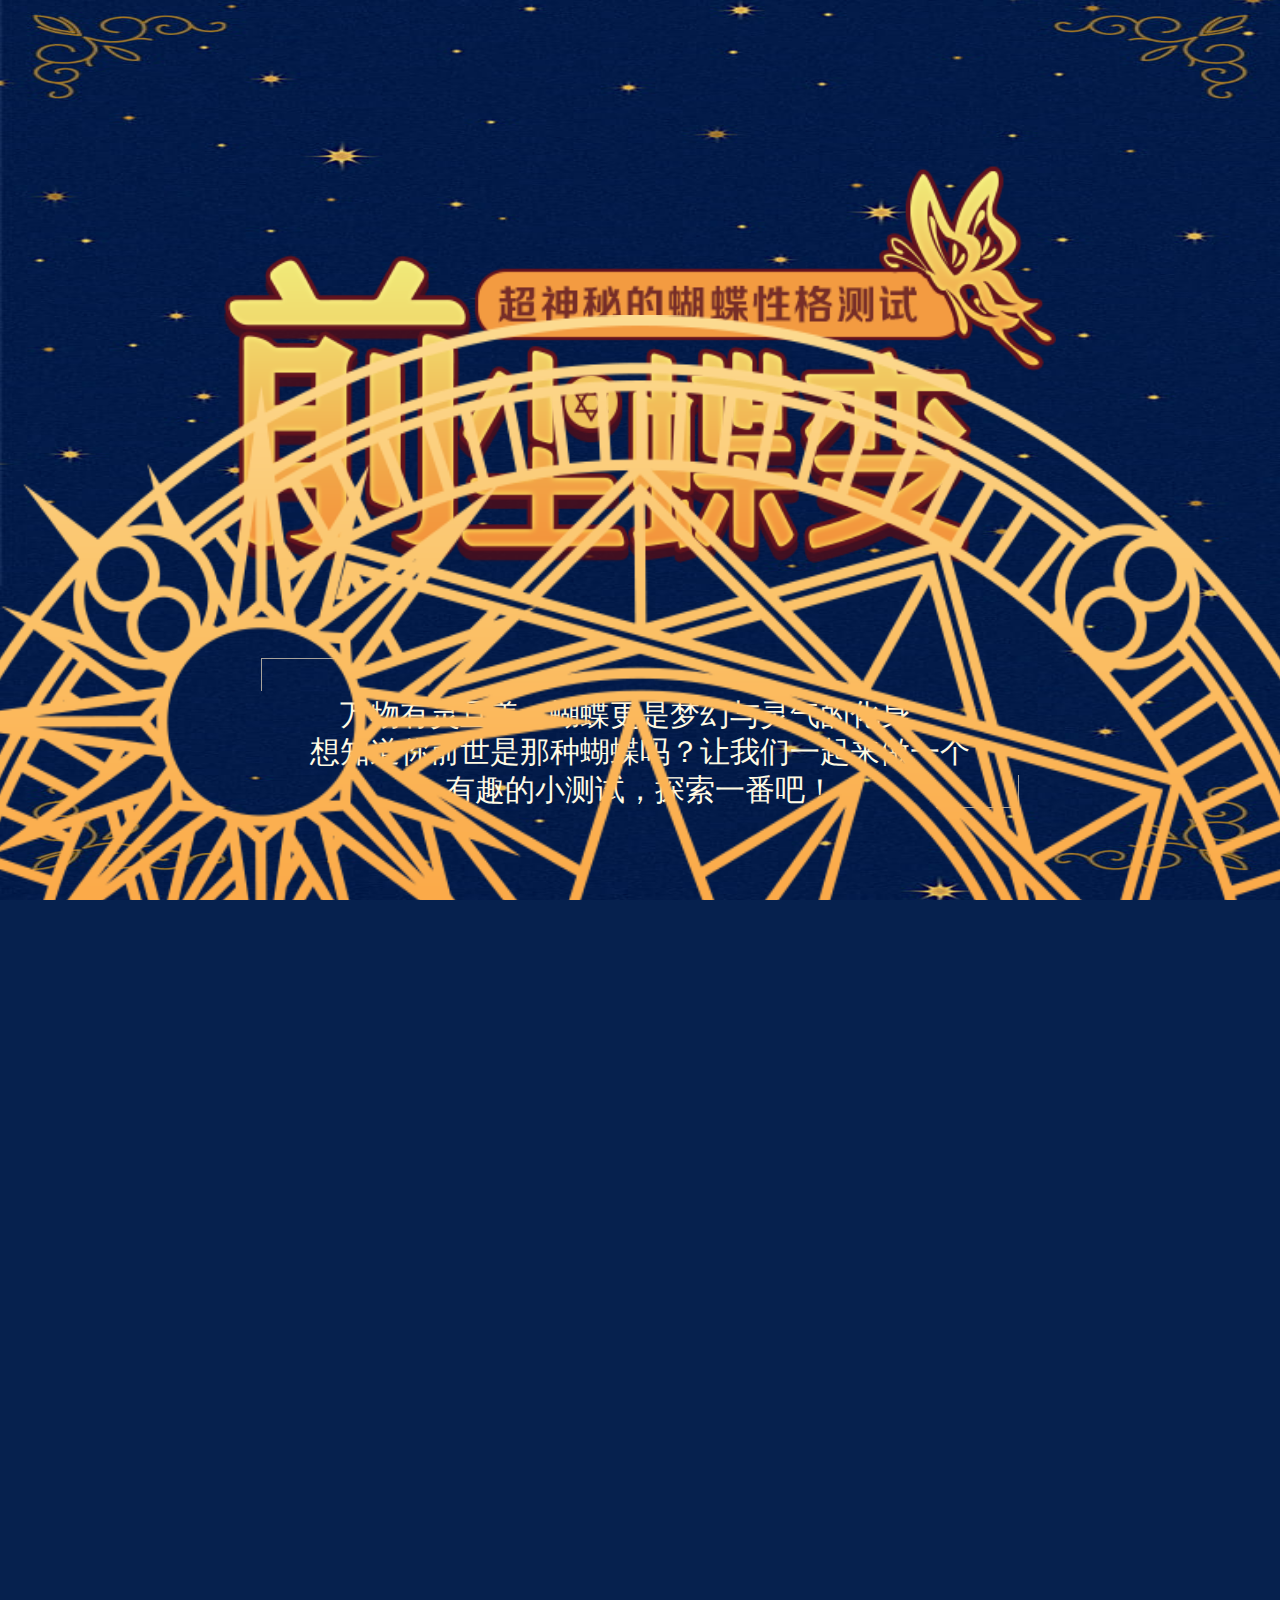
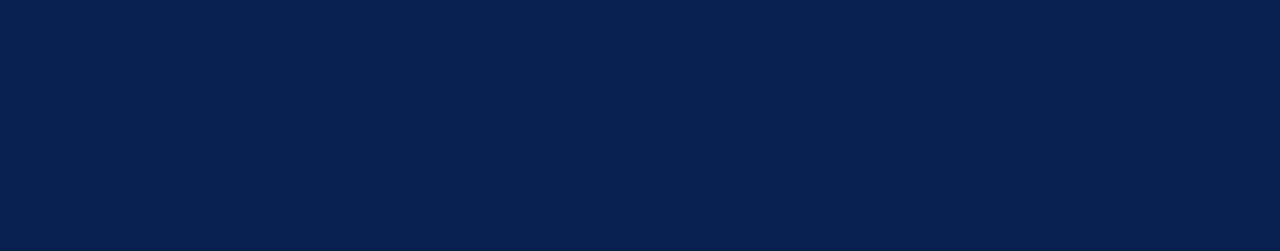
==== index.html @ 35d5044d "init" ====
<!--
# 需要修改的
- 首页文字  万物有...小测试，探索一番吧 这一段
- images.zip 内图片注意文件格式与名称保持一致
- data.js 是 选项和结果数据, sc: ['1', '2']是选项对应分数
- 结果页文字以及图片,匹配多结果多图

# 补充
- 每题只有两个选项
Q选项数目能变吗 A目前只能统一,都是2个,都是3个这样
- 需要给出每题具体的分值以及区间

- 之前的算法是 根据用户名称生成0-1随机数,乘以答案总数获得答案序号
-->

<!DOCTYPE html>
<html lang="en">
<head>
    <meta charset="UTF-8">
    <meta name="viewport" content="width=device-width,initial-scale=1,minimum-scale=1,maximum-scale=1,user-scalable=no">
    <title>性格测试</title>
    <link rel="stylesheet" href="css/base.css">
    <link href="https://cdn.bootcdn.net/ajax/libs/animate.css/4.1.1/animate.min.css" rel="stylesheet">
    <link rel="stylesheet" href="css/main.css">
</head>
<body class="st">
    <div class="bg">
        <div class="qcdb animated">
            <img src="images/qcdb.png" alt="">
        </div>
        <div class="wz">
            <span class="wz1"></span>
            万物有灵且美，蝴蝶更是梦幻与灵气的化身。
            <br> 想知道你前世是那种蝴蝶吗？让我们一起来做一个
            <br> 有趣的小测试，探索一番吧！
            <span class="wz2"></span>
        </div>
        <div class="sBtn">
            <img src="images/sbtn.png" alt="">
        </div>
        <div class="mark">
            <div class="nameInput animated swing">
                <h2>请输入你的姓名</h2>
                <input type="text" maxlength="10">
            </div>
            <div class="djks animated fadeInLeftBig">
                <img src="images/btns.png" alt="">
            </div>
        </div>
        <div class="huan">
            <img src="images/huan.png" alt="">
        </div>
    </div>
    <script src="https://cdn.bootcdn.net/ajax/libs/jquery/3.1.0/jquery.min.js"></script>
    <script src="js/main.js"></script>
    <script>
        app.start();
    </script>
</body>
</html>
---- css/base.css ----
body, h1, h2, h3, h4, h5, h6, hr, p, blockquote, dl, dt, dd, ul, ol, li, pre, form, fieldset, legend, button, input, textarea, th, td { margin:0; padding:0; }  
address, cite, dfn, em, var,i,b { font-style:normal; } 
small{
    font-weight: normal;
}
code, kbd, pre, samp { font-family:couriernew, courier, monospace; } 
ul, ol { list-style:none; } 
a { text-decoration:none; color: #000;} 
a:hover { text-decoration:none; } 
a:active{
	background: none;
	color: initial;
}
sup { vertical-align:text-top; } 
sub{ vertical-align:text-bottom; } 
legend { color:#000; } 
fieldset, img { border:0; } 
button, input, select, textarea { font-size:100%; } 
table { border-collapse:collapse; border-spacing:0; }
input[type=color], input[type=date], input[type=datetime-local], input[type=datetime], input[type=email], input[type=month], input[type=number], input[type=password], input[type=search], input[type=tel], input[type=text], input[type=time], input[type=url], input[type=week], select, textarea{
	line-height: normal;
    width: auto;
    height: auto;
    margin-bottom: 0;
    padding: 0;
    border: none;
    border-radius: 0;
    outline: 0;
    background-color: #fff;
    -webkit-appearance: none;
}
/*自定义*/
.fl {
	float: left;
}
.fr {
	float: right;
}
.clear {
	clear: both;
}
.clearfix:after{ 
    content: "";
    display: block;
    clear: both;
} 
@media only screen and (min-width:320px) {
    html {
        font-size: 50px
    }
}
@media only screen and (min-width:375px) {
    html {
        font-size: 58.59px
    }
}
@media only screen and (min-width:414px) {
    html {
        font-size: 64.69px
    }
}
@media only screen and (min-width:480px) {
    html {
        font-size: 75px
    }
}
@media only screen and (min-width:560px) {
    html {
        font-size: 87.5px
    }
}
@media only screen and (min-width:640px) {
    html {
        font-size: 100px
    }
}
@media only screen and (min-width:720px) {
    html {
        font-size: 112.5px
    }
}
@media only screen and (min-width:750px) {
    html {
        font-size: 117.19px
    }
}
@media only screen and (min-width:800px) {
    html {
        font-size: 125px
    }
}
@media only screen and (min-width:960px) {
    html {
        font-size: 150px
    }
}
---- css/main.css ----
body,
html {
  width: 100%;
  height: 100%;
  overflow: hidden;
  
}
* {
  box-sizing: border-box;
}
.st {
  background-color: #06214e;
}
.st .bg {
  width: 100%;
  height: 100%;
  background-image: url(../images/bg1.jpg);
  background-size: 100% 100%;
  background-repeat: no-repeat;
  position: relative;
}
.st .qcdb {
  width: 65%;
  padding-top: 1.1rem;
  margin: 0 auto;
}
.st .qcdb img {
  width: 100%;
}
.st .wz {
  width: 5.05rem;
  height: 1rem;
  padding-top: 0.25rem;
  line-height: 0.25rem;
  margin: 0.4rem auto;
  margin-bottom: 0.7rem;
  text-align: center;
  font-size: 0.2rem;
  
  color: #fffae3;
  position: relative;
}
.st .wz .wz1 {
  display: block;
  width: 0.55rem;
  height: 0.22rem;
  border-top: 1px solid #a8a39b;
  border-left: 1px solid #a8a39b;
  position: absolute;
  top: 0;
  left: 0;
}
.st .wz .wz2 {
  display: block;
  width: 0.55rem;
  height: 0.22rem;
  border-bottom: 1px solid #a8a39b;
  border-right: 1px solid #a8a39b;
  position: absolute;
  right: 0;
  bottom: 0;
}
.st .sBtn {
  width: 60%;
  margin: 0 auto;
}
.st .sBtn img {
  width: 100%;
}
.st .mark {
  display: none;
  width: 100%;
  height: 100%;
  position: absolute;
  top: 0;
  left: 0;
  background-color: rgba(0, 0, 0, 0.4);
  z-index: 10;
}
.st .nameInput {
  width: 90%;
  height: 3rem;
  font-size: 0.22rem;
  color: #772e28;
  text-align: center;
  
  background-image: url(../images/nameInput.png);
  background-size: contain;
  background-repeat: no-repeat;
  position: absolute;
  top: 50%;
  left: 54%;
  margin-left: -42%;
  margin-top: -1.5rem;
  padding-top: 0.6rem;
}
.st .nameInput h2 {
  width: 100%;
  height: 0.8rem;
  text-align: left;
  padding-left: 25%;
  line-height: .8rem;
}
.st .nameInput input {
  width: 55%;
  text-align: center;
  
  font-size: 0.24rem;
  height: 0.6rem;
  line-height: 0.6rem;
  color: #772e28;
  font-weight: bold;
  margin-left: -0.5rem;
  background-color: transparent;
}
.st .djks {
  width: 2.5rem;
  position: absolute;
  top: 65%;
  left: 50%;
  margin-left: -1.25rem;
  animation-duration: 1s;
  animation-delay: 0.5s;
}
.st .djks img {
  width: 100%;
  height: auto;
}
.st .huan {
  width: 100%;
  height: 3.9rem;
  position: absolute;
  bottom: 0;
  animation: run 10s;
  animation-timing-function: linear;
  animation-iteration-count: infinite;
  transform-origin: 50% 3.9rem;
}
.st .huan img {
  width: 120%;
  position: absolute;
  left: 50%;
  transform: translateX(-50%);
}
.answer .bg {
  width: 100%;
  height: 100%;
  padding-top: 2rem;
  background-image: url(../images/qbg.jpg);
  background-size: 100% 100%;
  background-repeat: no-repeat;
  position: relative;
}
.answer .huan {
  width: 100%;
  height: 5rem;
  animation: run 10s;
  animation-timing-function: linear;
  animation-iteration-count: infinite;
  transform-origin: 50% 50%;
  position: absolute;
  top: 0;
  z-index: 1;
}
.answer .huan img {
  width: 60%;
  position: absolute;
  left: 50%;
  top: 50%;
  transform: translate(-50%, -50%);
}
.answer .answerBox {
  width: 80%;
  height: 7.65rem;
  background-image: url(../images/qabg.png);
  background-size: 100% auto;
  background-repeat: no-repeat;
  margin: auto;
  
  color: #5e3a22;
  position: relative;
  z-index: 2;
}
.answer .answerBox .answerA {
  padding: 1.2rem 0.9rem 0 0.9rem;
  font-weight: bold;
  font-size: 0.3rem;
  line-height: 0.5rem;
}
.answer .answerBox ul {
  font-size: 0.26rem;
  padding: 0.6rem 1rem 0 1rem;
}
.answer .answerBox li {
  height: 0.7rem;
  line-height: 0.74rem;
  position: relative;
  padding-left: 0.5rem;
}
.answer .answerBox li.active div:after {
  content: '';
  display: block;
  width: 0.15rem;
  height: 0.15rem;
  background-color: #d3674f;
}
.answer .answerBox li div {
  width: 0.30rem;
  height: 0.30rem;
  border-radius: 3px;
  border: 2px solid #7d583c;
  position: absolute;
  top: 50%;
  left: 0;
  transform: translateY(-50%) rotateZ(45deg);
}
.answer .answerBox li div:after {
  content: '';
  display: block;
  width: 0;
  height: 0;
  position: absolute;
  left: 50%;
  top: 50%;
  transform: translate(-50%, -50%);
  transition: all 0.5s;
}
.answer .nexBtn {
  width: 2.2rem;
  height: 0.7rem;
  background-image: url(../images/next.png);
  background-size: 100% auto;
  background-repeat: no-repeat;
  position: absolute;
  top: 83%;
  left: 50%;
  z-index: 10;
  margin-left: -1.1rem;
}
.answer .nexBtn.active {
  background-image: url(../images/viewre.jpg);
}
.answer .qer {
  animation-delay: 0.5s;
}
.result .bg {
  width: 100%;
  height: 100%;
  padding-top: 2rem;
  background-image: url(../images/qbg.jpg);
  background-size: 100% 100%;
  background-repeat: no-repeat;
  position: relative;
  padding-top: 1rem;
}
.result .reBox {
  width: 80%;
  height: 70%;
  background-color: rgba(255, 255, 255, 0.4);
  margin: 0 auto;
  border-radius: 0.4rem;
  padding: 0.15rem 0;
  position: relative;
}
.result .reBox h3 {
  height: 0.72rem;
  line-height: 0.3rem;
  padding: 0.21rem 0.1rem;
  font-size: 0.26rem;
  color: #ffffff;
  font-weight: normal;
  
  text-align: center;
}
.result .reBox span {
  display: inline-block;
  color: #ffe57c;
  font-size: 0.3rem;
  animation-delay: 1s;
}
.result .reBox .huname {
  width: 2.3rem;
  height: 0.6rem;
  line-height: 0.55rem;
  margin: 0 auto;
  border: 1px solid #c4a65d;
  position: relative;
  border-radius: 0.05rem;
}
.result .reBox .huname div {
  width: 2.2rem;
  height: 0.46rem;
  font-size: 0.3rem;
  border-radius: 0.05rem;
  color: #fff;
  text-align: center;
  background: #c4a65d;
  position: absolute;
  top: 50%;
  left: 50%;
  transform: translate(-50%, -50%);
}
.result .reBox .imgBox {
  width: 2.5rem;
  height: 2.5rem;
  margin: 0.2rem auto;
  animation-delay: 1s;
}
.result .reBox .imgBox img {
  width: 100%;
}
.result .reBox .content {
  width: 80%;
  margin: 0 auto;
  -webkit-overflow-scrolling: touch;
  height: 35%;
  font-size: 0.26rem;
  overflow: scroll;
  color: #fff;
  animation-delay: 2s;
}
.result .btnBox {
  width: 80%;
  height: 1.2rem;
  margin: 0 auto;
  text-align: center;
}
.result .btnBox div {
  display: inline-block;
  width: 42%;
  background-size: contain;
  background-repeat: no-repeat;
  height: 0.7rem;
}
.result .btnBox .again {
  background-image: url(../images/retest.png);
}
.result .btnBox .save {
  background-image: url(../images/692413359442446941.jpg);
}
.result .btnBox .save a {
  display: block;
  width: 100%;
  height: 100%;
}
.result .db {
  width: 80%;
  margin: 0 auto;
  position: relative;
}
.result .db .code {
  width: 1.2rem;
  height: 1.2rem;
  margin-left: 0.5rem;
  float: left;
}
.result .db .code img {
  width: 100%;
}
.result .db .wz {
  font-size: 0.22rem;
  color: #eee7d9;
  float: left;
  padding-left: 1.9rem;
  padding-right: 0.1rem;
  padding-top: 0.1rem;
  position: absolute;
  top: 0;
  left: 0;
}
.result canvas {
  width: 100%;
  height: 100%;
  position: absolute;
  top: 0;
  left: 0;
}
.result .jt {
  width: 0.45rem;
  height: 0.5rem;
  position: absolute;
  bottom: 0.6rem;
  left: 50%;
  transform: translateX(-50%);
}
.result .jt div {
  width: 0.45rem;
  height: 0.5rem;
  animation-iteration-count: infinite;
  background-repeat: no-repeat;
  background-size: contain;
  background-image: url(../images/arrow.png);
}
.result .mark {
  display: none;
  width: 100%;
  height: 100%;
  background-color: rgba(0, 0, 0, 0.6);
  background-image: url(../images/huan.png);
  background-repeat: no-repeat;
  background-position: center;
  background-size: 40%;
  position: absolute;
  font-size: 0.3rem;
  color: #fff;
  text-align: center;
  top: 0;
  left: 0;
  z-index: 1000;
}
.result .mark .mjtBox {
  width: 100%;
  height: 2.2rem;
}
.result .mark .mjt {
  height: 1.8rem;
  float: right;
  margin-right: 1rem;
  margin-top: 0.3rem;
}
.result .mark .mjt img {
  width: auto;
  height: 100%;
}
.result .mark a {
  color: #59b2ff;
  font-size: 0.34rem;
  line-height: 0.5rem;
}
.result .mark .fenx {
  padding-top: 0.5rem;
  line-height: 0.5rem;
}
.end .bg {
  width: 100%;
  height: 100%;
  background-image: url(../images/bg1.jpg);
  background-size: 100% 100%;
  background-repeat: no-repeat;
  position: relative;
  padding-top: 0.5rem;
}
.end .luoma {
  width: 70%;
  margin: 0 auto;
}
.end .luoma img {
  width: 100%;
}
.end .huodong {
  color: #fff;
  font-size: 0.28rem;
  text-align: center;
  margin-top: 0.1rem;
}
.end .huodong div {
  display: inline-block;
  width: 2rem;
  height: 0.4rem;
  border-radius: 0.3rem;
  line-height: 0.44rem;
  background-color: #2ea591;
}
.end .huodong.data {
  margin-top: 0.3rem;
}
.end .content {
  color: #ffffff;
  text-align: center;
  font-size: 0.24rem;
  line-height: 0.4rem;
  padding-top: 0.25rem;
}
.end .content span {
  color: #ffda43;
}
.end .imgBox {
  text-align: center;
}
.end .imgBox div {
  display: inline-block;
  width: 0.9rem;
  height: 0.9rem;
  background-repeat: no-repeat;
  background-size: contain;
}
.end .imgBox div.img1 {
  background-image: url(../images/LOGO-1@2x.png);
}
.end .imgBox div.img2 {
  background-image: url(../images/LOGO-2@2x.png);
}
.end .db {
  width: 80%;
  margin: 0 auto;
  position: relative;
}
.end .db .code {
  width: 1.2rem;
  height: 1.2rem;
  margin-left: 0.5rem;
  float: left;
}
.end .db .code img {
  width: 100%;
}
.end .db .wz {
  font-size: 0.22rem;
  color: #eee7d9;
  float: left;
  padding-left: 1.9rem;
  padding-right: 0.1rem;
  padding-top: 0.1rem;
  position: absolute;
  top: 0;
  left: 0;
}
@keyframes run {
  from {
    transform: rotateZ(0);
  }
  to {
    transform: rotateZ(360deg);
  }
}
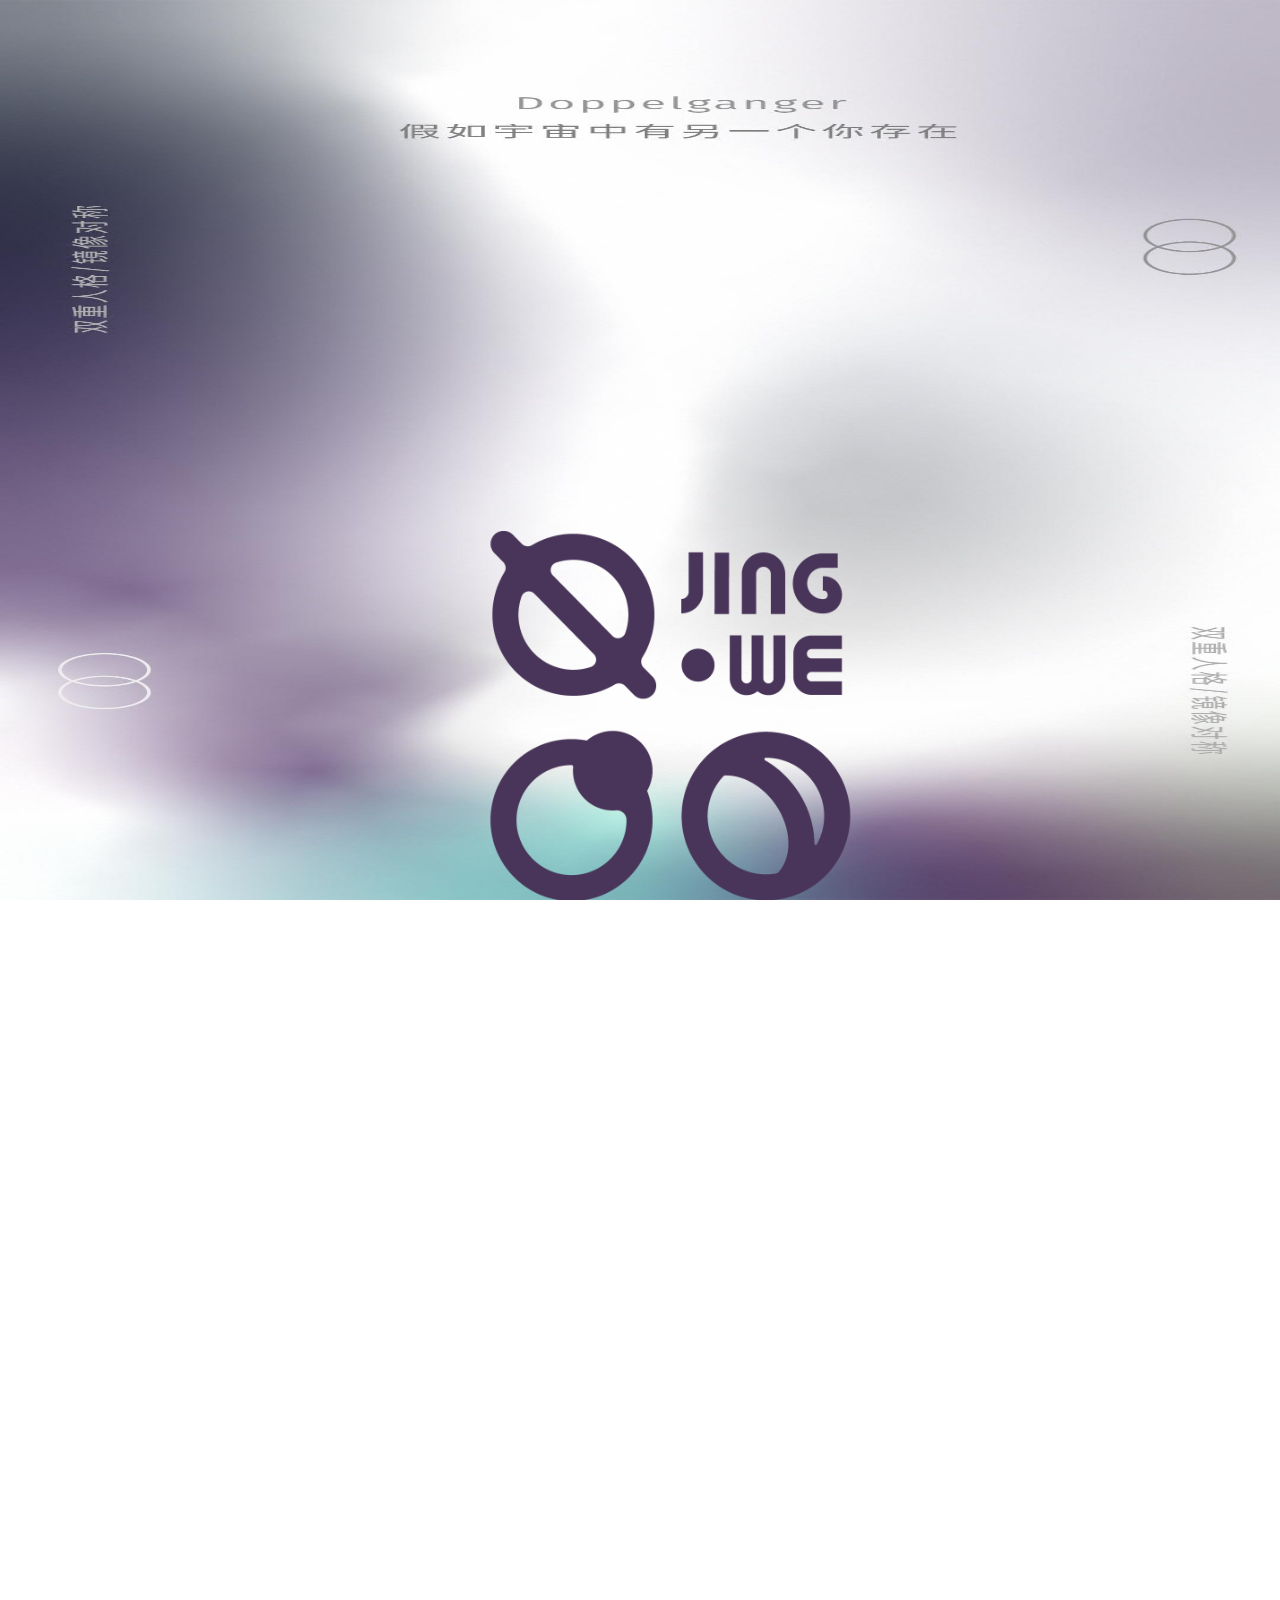
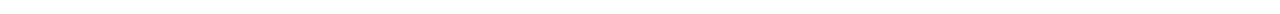
==== commit b2072c6f: "update" ====
--- a/index.html
+++ b/index.html
@@ -15,26 +15,31 @@
 
 <!DOCTYPE html>
 <html lang="en">
+
 <head>
     <meta charset="UTF-8">
     <meta name="viewport" content="width=device-width,initial-scale=1,minimum-scale=1,maximum-scale=1,user-scalable=no">
-    <title>性格测试</title>
+    <title>经纬研究院</title>
     <link rel="stylesheet" href="css/base.css">
     <link href="https://cdn.bootcdn.net/ajax/libs/animate.css/4.1.1/animate.min.css" rel="stylesheet">
     <link rel="stylesheet" href="css/main.css">
 </head>
+
 <body class="st">
     <div class="bg">
-        <div class="qcdb animated">
-            <img src="images/qcdb.png" alt="">
+        <div class="qcdb animated"   style="   width: 35%; margin: 0 auto 0 34.5%;">
+            <img src="images/qcdb.png" alt="" style="padding-top: 35%;">
         </div>
-        <div class="wz">
+        <div class="qcdb animated" style="padding-top: 60px;">
+            <img src="images/stword.png" alt="">
+        </div>
+        <!-- <div class="wz">
             <span class="wz1"></span>
             万物有灵且美，蝴蝶更是梦幻与灵气的化身。
             <br> 想知道你前世是那种蝴蝶吗？让我们一起来做一个
             <br> 有趣的小测试，探索一番吧！
             <span class="wz2"></span>
-        </div>
+        </div> -->
         <div class="sBtn">
             <img src="images/sbtn.png" alt="">
         </div>
@@ -47,9 +52,9 @@
                 <img src="images/btns.png" alt="">
             </div>
         </div>
-        <div class="huan">
+        <!-- <div class="huan">
             <img src="images/huan.png" alt="">
-        </div>
+        </div> -->
     </div>
     <script src="https://cdn.bootcdn.net/ajax/libs/jquery/3.1.0/jquery.min.js"></script>
     <script src="js/main.js"></script>
@@ -57,4 +62,5 @@
         app.start();
     </script>
 </body>
+
 </html>--- a/css/main.css
+++ b/css/main.css
@@ -1,525 +1,608 @@
 body,
 html {
-  width: 100%;
-  height: 100%;
-  overflow: hidden;
-  
-}
+    width: 100%;
+    height: 100%;
+    overflow: hidden;
+
+}
+
 * {
-  box-sizing: border-box;
-}
+    box-sizing: border-box;
+}
+
 .st {
-  background-color: #06214e;
-}
+    /* background-color: #06214e; */
+    background-color: #ffffff;
+}
+
 .st .bg {
-  width: 100%;
-  height: 100%;
-  background-image: url(../images/bg1.jpg);
-  background-size: 100% 100%;
-  background-repeat: no-repeat;
-  position: relative;
-}
+    width: 100%;
+    height: 100%;
+    background-image: url(../images/ui3.jpg);
+    background-size: 100% 100%;
+    background-repeat: no-repeat;
+    position: relative;
+}
+
 .st .qcdb {
-  width: 65%;
-  padding-top: 1.1rem;
-  margin: 0 auto;
-}
+    width: 65%;
+    padding-top: 2.2rem;
+    margin: 0 auto;
+}
+
 .st .qcdb img {
-  width: 100%;
-}
+    width: 100%;
+}
+
 .st .wz {
-  width: 5.05rem;
-  height: 1rem;
-  padding-top: 0.25rem;
-  line-height: 0.25rem;
-  margin: 0.4rem auto;
-  margin-bottom: 0.7rem;
-  text-align: center;
-  font-size: 0.2rem;
-  
-  color: #fffae3;
-  position: relative;
-}
+    width: 5.05rem;
+    height: 1rem;
+    padding-top: 0.25rem;
+    line-height: 0.25rem;
+    margin: 0.4rem auto;
+    margin-bottom: 0.7rem;
+    text-align: center;
+    font-size: 0.2rem;
+
+    color: #fffae3;
+    position: relative;
+}
+
 .st .wz .wz1 {
-  display: block;
-  width: 0.55rem;
-  height: 0.22rem;
-  border-top: 1px solid #a8a39b;
-  border-left: 1px solid #a8a39b;
-  position: absolute;
-  top: 0;
-  left: 0;
-}
+    display: block;
+    width: 0.55rem;
+    height: 0.22rem;
+    border-top: 1px solid #a8a39b;
+    border-left: 1px solid #a8a39b;
+    position: absolute;
+    top: 0;
+    left: 0;
+}
+
 .st .wz .wz2 {
-  display: block;
-  width: 0.55rem;
-  height: 0.22rem;
-  border-bottom: 1px solid #a8a39b;
-  border-right: 1px solid #a8a39b;
-  position: absolute;
-  right: 0;
-  bottom: 0;
-}
+    display: block;
+    width: 0.55rem;
+    height: 0.22rem;
+    border-bottom: 1px solid #a8a39b;
+    border-right: 1px solid #a8a39b;
+    position: absolute;
+    right: 0;
+    bottom: 0;
+}
+
 .st .sBtn {
-  width: 60%;
-  margin: 0 auto;
-}
+    /* width: 60%; */
+    margin: 0 auto;
+    padding-left: 35%;
+}
+
 .st .sBtn img {
-  width: 100%;
-}
+    width: 50%;
+}
+
 .st .mark {
-  display: none;
-  width: 100%;
-  height: 100%;
-  position: absolute;
-  top: 0;
-  left: 0;
-  background-color: rgba(0, 0, 0, 0.4);
-  z-index: 10;
-}
+    display: none;
+    width: 100%;
+    height: 100%;
+    position: absolute;
+    top: 0;
+    left: 0;
+    background-color: rgba(0, 0, 0, 0.4);
+    z-index: 10;
+}
+
 .st .nameInput {
-  width: 90%;
-  height: 3rem;
-  font-size: 0.22rem;
-  color: #772e28;
-  text-align: center;
-  
-  background-image: url(../images/nameInput.png);
-  background-size: contain;
-  background-repeat: no-repeat;
-  position: absolute;
-  top: 50%;
-  left: 54%;
-  margin-left: -42%;
-  margin-top: -1.5rem;
-  padding-top: 0.6rem;
-}
+    width: 70%;
+    height: 3rem;
+    font-size: 0.22rem;
+    color: #ffffff;
+    text-align: center;
+    background-image: url(../images/nameInput.png);
+    background-size: contain;
+    background-repeat: no-repeat;
+    position: absolute;
+    top: 45%;
+    left: 58%;
+    margin-left: -42%;
+    margin-top: -1.5rem;
+    padding-top: 0.8rem;
+}
+
 .st .nameInput h2 {
-  width: 100%;
-  height: 0.8rem;
-  text-align: left;
-  padding-left: 25%;
-  line-height: .8rem;
-}
+    width: 100%;
+    height: 0.8rem;
+    text-align: left;
+    /* padding-left: 20%; */
+    padding-left: 25%;
+    /* line-height: .8rem; */
+    /* font-size: 2em; */
+    font-size: 1.5em;
+}
+
 .st .nameInput input {
-  width: 55%;
-  text-align: center;
-  
-  font-size: 0.24rem;
-  height: 0.6rem;
-  line-height: 0.6rem;
-  color: #772e28;
-  font-weight: bold;
-  margin-left: -0.5rem;
-  background-color: transparent;
-}
+    width: 55%;
+    text-align: center;
+    padding-left: 12%;
+    /* font-size: 0.4rem; */
+    font-size: 0.3rem;
+    /* height: 0.6rem; */
+    /* line-height: 0.6rem; */
+    color: #ffffff;
+    font-weight: bold;
+    margin-left: -0.5rem;
+    background-color: transparent;
+}
+
 .st .djks {
-  width: 2.5rem;
-  position: absolute;
-  top: 65%;
-  left: 50%;
-  margin-left: -1.25rem;
-  animation-duration: 1s;
-  animation-delay: 0.5s;
-}
+    width: 2.5rem;
+    position: absolute;
+    top: 65%;
+    left: 50%;
+    margin-left: -1.25rem;
+    animation-duration: 1s;
+    animation-delay: 0.5s;
+}
+
 .st .djks img {
-  width: 100%;
-  height: auto;
-}
+    width: 110%;
+    height: auto;
+}
+
 .st .huan {
-  width: 100%;
-  height: 3.9rem;
-  position: absolute;
-  bottom: 0;
-  animation: run 10s;
-  animation-timing-function: linear;
-  animation-iteration-count: infinite;
-  transform-origin: 50% 3.9rem;
-}
+    width: 100%;
+    height: 3.9rem;
+    position: absolute;
+    bottom: 0;
+    animation: run 10s;
+    animation-timing-function: linear;
+    animation-iteration-count: infinite;
+    transform-origin: 50% 3.9rem;
+}
+
 .st .huan img {
-  width: 120%;
-  position: absolute;
-  left: 50%;
-  transform: translateX(-50%);
-}
+    width: 120%;
+    position: absolute;
+    left: 50%;
+    transform: translateX(-50%);
+}
+
 .answer .bg {
-  width: 100%;
-  height: 100%;
-  padding-top: 2rem;
-  background-image: url(../images/qbg.jpg);
-  background-size: 100% 100%;
-  background-repeat: no-repeat;
-  position: relative;
-}
+    width: 100%;
+    height: 100%;
+    padding-top: 2rem;
+    background-image: url(../images/qbg.jpg);
+    background-size: 100% 100%;
+    background-repeat: no-repeat;
+    position: relative;
+}
+
 .answer .huan {
-  width: 100%;
-  height: 5rem;
-  animation: run 10s;
-  animation-timing-function: linear;
-  animation-iteration-count: infinite;
-  transform-origin: 50% 50%;
-  position: absolute;
-  top: 0;
-  z-index: 1;
-}
+    width: 100%;
+    height: 5rem;
+    animation: run 10s;
+    animation-timing-function: linear;
+    animation-iteration-count: infinite;
+    transform-origin: 50% 50%;
+    position: absolute;
+    top: 0;
+    z-index: 1;
+}
+
 .answer .huan img {
-  width: 60%;
-  position: absolute;
-  left: 50%;
-  top: 50%;
-  transform: translate(-50%, -50%);
-}
+    width: 60%;
+    position: absolute;
+    left: 50%;
+    top: 50%;
+    transform: translate(-50%, -50%);
+}
+
 .answer .answerBox {
-  width: 80%;
-  height: 7.65rem;
-  background-image: url(../images/qabg.png);
-  background-size: 100% auto;
-  background-repeat: no-repeat;
-  margin: auto;
-  
-  color: #5e3a22;
-  position: relative;
-  z-index: 2;
-}
+    width: 80%;
+    height: 7.65rem;
+    /* background-image: url(../images/qabg.png); */
+    background-size: 100% auto;
+    background-repeat: no-repeat;
+    margin: auto;
+    top: 12%;
+    color: #000000;
+    position: relative;
+    z-index: 2;
+}
+
 .answer .answerBox .answerA {
-  padding: 1.2rem 0.9rem 0 0.9rem;
-  font-weight: bold;
-  font-size: 0.3rem;
-  line-height: 0.5rem;
-}
+    padding: 1.2rem 0.9rem 0 0.9rem;
+    font-weight: bold;
+    font-size: 0.3rem;
+    line-height: 0.5rem;
+}
+
 .answer .answerBox ul {
-  font-size: 0.26rem;
-  padding: 0.6rem 1rem 0 1rem;
-}
+    font-size: 0.26rem;
+    padding: 0.6rem 1rem 0 1rem;
+}
+
 .answer .answerBox li {
-  height: 0.7rem;
-  line-height: 0.74rem;
-  position: relative;
-  padding-left: 0.5rem;
-}
+    height: 0.7rem;
+    line-height: 0.74rem;
+    position: relative;
+    padding-left: 0.5rem;
+}
+
 .answer .answerBox li.active div:after {
-  content: '';
-  display: block;
-  width: 0.15rem;
-  height: 0.15rem;
-  background-color: #d3674f;
-}
+    content: '';
+    display: block;
+    width: 0.15rem;
+    height: 0.15rem;
+    background-color: #d3674f;
+}
+
 .answer .answerBox li div {
-  width: 0.30rem;
-  height: 0.30rem;
-  border-radius: 3px;
-  border: 2px solid #7d583c;
-  position: absolute;
-  top: 50%;
-  left: 0;
-  transform: translateY(-50%) rotateZ(45deg);
-}
+    width: 0.30rem;
+    height: 0.30rem;
+    border-radius: 3px;
+    border: 2px solid #000000;
+    position: absolute;
+    top: 50%;
+    left: 0;
+    transform: translateY(-50%) rotateZ(45deg);
+}
+
 .answer .answerBox li div:after {
-  content: '';
-  display: block;
-  width: 0;
-  height: 0;
-  position: absolute;
-  left: 50%;
-  top: 50%;
-  transform: translate(-50%, -50%);
-  transition: all 0.5s;
-}
+    content: '';
+    display: block;
+    width: 0;
+    height: 0;
+    position: absolute;
+    left: 50%;
+    top: 50%;
+    transform: translate(-50%, -50%);
+    transition: all 0.5s;
+}
+
 .answer .nexBtn {
-  width: 2.2rem;
-  height: 0.7rem;
-  background-image: url(../images/next.png);
-  background-size: 100% auto;
-  background-repeat: no-repeat;
-  position: absolute;
-  top: 83%;
-  left: 50%;
-  z-index: 10;
-  margin-left: -1.1rem;
-}
+    width: 2.2rem;
+    height: 0.7rem;
+    background-image: url(../images/next.png);
+    background-size: 100% auto;
+    background-repeat: no-repeat;
+    position: absolute;
+    top: 82%;
+    left: 50%;
+    z-index: 10;
+    margin-left: -1.1rem;
+}
+
 .answer .nexBtn.active {
-  background-image: url(../images/viewre.jpg);
-}
+    background-image: url(../images/viewre.png);
+}
+
 .answer .qer {
-  animation-delay: 0.5s;
-}
+    animation-delay: 0.5s;
+}
+
 .result .bg {
-  width: 100%;
-  height: 100%;
-  padding-top: 2rem;
-  background-image: url(../images/qbg.jpg);
-  background-size: 100% 100%;
-  background-repeat: no-repeat;
-  position: relative;
-  padding-top: 1rem;
-}
+    width: 100%;
+    height: 100%;
+    padding-top: 2rem;
+    background-image: url(../images/resultbg.jpg);
+    background-size: 100% 100%;
+    background-repeat: no-repeat;
+    position: relative;
+    /* padding-top: 1rem; */
+}
+
 .result .reBox {
-  width: 80%;
-  height: 70%;
-  background-color: rgba(255, 255, 255, 0.4);
-  margin: 0 auto;
-  border-radius: 0.4rem;
-  padding: 0.15rem 0;
-  position: relative;
-}
+    width: 80%;
+    height: 73%;
+    background-color: rgba(255, 255, 255, 0);
+    margin: 0 auto;
+    border-radius: 0.4rem;
+    padding: 0.15rem 0;
+    position: relative;
+}
+
 .result .reBox h3 {
-  height: 0.72rem;
-  line-height: 0.3rem;
-  padding: 0.21rem 0.1rem;
-  font-size: 0.26rem;
-  color: #ffffff;
-  font-weight: normal;
-  
-  text-align: center;
-}
+    height: 0.72rem;
+    line-height: 0.3rem;
+    /* padding: 0.21rem 0.1rem; */
+    font-size: 0.26rem;
+    color: #000000;
+    font-weight: normal;
+
+    text-align: center;
+}
+
 .result .reBox span {
-  display: inline-block;
-  color: #ffe57c;
-  font-size: 0.3rem;
-  animation-delay: 1s;
-}
+    display: inline-block;
+    color: #000000;
+    font-size: 0.3rem;
+    animation-delay: 1s;
+}
+
 .result .reBox .huname {
-  width: 2.3rem;
-  height: 0.6rem;
-  line-height: 0.55rem;
-  margin: 0 auto;
-  border: 1px solid #c4a65d;
-  position: relative;
-  border-radius: 0.05rem;
-}
+    width: 2.3rem;
+    height: 0.6rem;
+    line-height: 0.55rem;
+    margin: 0 auto;
+    border: 1px solid #fff;
+    position: relative;
+    border-radius: 0.05rem;
+}
+
 .result .reBox .huname div {
-  width: 2.2rem;
-  height: 0.46rem;
-  font-size: 0.3rem;
-  border-radius: 0.05rem;
-  color: #fff;
-  text-align: center;
-  background: #c4a65d;
-  position: absolute;
-  top: 50%;
-  left: 50%;
-  transform: translate(-50%, -50%);
-}
+    width: 2.2rem;
+    height: 0.45rem;
+    font-size: 0.26rem;
+    border-radius: 0.05rem;
+    color: #4b0a7e;
+    text-align: center;
+    background: #fff;
+    position: absolute;
+    top: 50%;
+    left: 50%;
+    transform: translate(-50%, -50%);
+}
+
 .result .reBox .imgBox {
-  width: 2.5rem;
-  height: 2.5rem;
-  margin: 0.2rem auto;
-  animation-delay: 1s;
-}
+    width: 2.5rem;
+    height: 2.5rem;
+    margin: 0rem auto;
+    animation-delay: 1s;
+}
+
 .result .reBox .imgBox img {
-  width: 100%;
-}
+    width: 150%;
+}
+
 .result .reBox .content {
-  width: 80%;
-  margin: 0 auto;
-  -webkit-overflow-scrolling: touch;
-  height: 35%;
-  font-size: 0.26rem;
-  overflow: scroll;
-  color: #fff;
-  animation-delay: 2s;
-}
+    width: 80%;
+    margin: 0 auto;
+    -webkit-overflow-scrolling: touch;
+    height: 45%;
+    font-size: 0.26rem;
+    overflow: scroll;
+    color: #000000;
+    animation-delay: 2s;
+}
+
 .result .btnBox {
-  width: 80%;
-  height: 1.2rem;
-  margin: 0 auto;
-  text-align: center;
-}
+    /* width: 80%; */
+    height: 2.2rem;
+    margin: 0 auto;
+    text-align: right;
+}
+
 .result .btnBox div {
-  display: inline-block;
-  width: 42%;
-  background-size: contain;
-  background-repeat: no-repeat;
-  height: 0.7rem;
-}
+    display: inline-block;
+    width: 45%;
+    background-size: contain;
+    background-repeat: no-repeat;
+    height: 1rem;
+}
+
 .result .btnBox .again {
-  background-image: url(../images/retest.png);
-}
+    background-image: url(../images/QRcode.jpg);
+}
+
 .result .btnBox .save {
-  background-image: url(../images/692413359442446941.jpg);
-}
+    background-image: url(../images/sicon.png);
+}
+
 .result .btnBox .save a {
-  display: block;
-  width: 100%;
-  height: 100%;
-}
+    display: block;
+    width: 100%;
+    height: 100%;
+}
+
 .result .db {
-  width: 80%;
-  margin: 0 auto;
-  position: relative;
-}
+    /* width: 80%; */
+    margin: 0 auto;
+    position: relative;
+}
+
 .result .db .code {
-  width: 1.2rem;
-  height: 1.2rem;
-  margin-left: 0.5rem;
-  float: left;
-}
+    width: 1.2rem;
+    height: 1.2rem;
+    margin-left: 0.5rem;
+    float: left;
+}
+
 .result .db .code img {
-  width: 100%;
-}
+    width: 150%;
+    height: 150%;
+    margin: 0 auto 0 34.5%;
+}
+
 .result .db .wz {
-  font-size: 0.22rem;
-  color: #eee7d9;
-  float: left;
-  padding-left: 1.9rem;
-  padding-right: 0.1rem;
-  padding-top: 0.1rem;
-  position: absolute;
-  top: 0;
-  left: 0;
-}
+    font-size: 0.22rem;
+    color: #eee7d9;
+    float: left;
+    padding-left: 1.9rem;
+    padding-right: 0.1rem;
+    padding-top: 0.1rem;
+    position: absolute;
+    top: 0;
+    left: 0;
+}
+
 .result canvas {
-  width: 100%;
-  height: 100%;
-  position: absolute;
-  top: 0;
-  left: 0;
-}
+    width: 100%;
+    height: 100%;
+    position: absolute;
+    top: 0;
+    left: 0;
+}
+
 .result .jt {
-  width: 0.45rem;
-  height: 0.5rem;
-  position: absolute;
-  bottom: 0.6rem;
-  left: 50%;
-  transform: translateX(-50%);
-}
+    width: 0.45rem;
+    height: 0.5rem;
+    position: absolute;
+    bottom: 0.6rem;
+    left: 50%;
+    transform: translateX(-50%);
+}
+
 .result .jt div {
-  width: 0.45rem;
-  height: 0.5rem;
-  animation-iteration-count: infinite;
-  background-repeat: no-repeat;
-  background-size: contain;
-  background-image: url(../images/arrow.png);
-}
+    width: 0.45rem;
+    height: 0.5rem;
+    animation-iteration-count: infinite;
+    background-repeat: no-repeat;
+    background-size: contain;
+    background-image: url(../images/arrow.png);
+}
+
 .result .mark {
-  display: none;
-  width: 100%;
-  height: 100%;
-  background-color: rgba(0, 0, 0, 0.6);
-  background-image: url(../images/huan.png);
-  background-repeat: no-repeat;
-  background-position: center;
-  background-size: 40%;
-  position: absolute;
-  font-size: 0.3rem;
-  color: #fff;
-  text-align: center;
-  top: 0;
-  left: 0;
-  z-index: 1000;
-}
+    display: none;
+    width: 100%;
+    height: 100%;
+    background-color: rgba(0, 0, 0, 0.6);
+    /* background-image: url(../images/huan.png); */
+    background-repeat: no-repeat;
+    background-position: center;
+    background-size: 40%;
+    position: absolute;
+    font-size: 0.3rem;
+    color: #fff;
+    text-align: center;
+    top: 0;
+    left: 0;
+    z-index: 1000;
+}
+
 .result .mark .mjtBox {
-  width: 100%;
-  height: 2.2rem;
-}
+    width: 100%;
+    height: 2.2rem;
+}
+
 .result .mark .mjt {
-  height: 1.8rem;
-  float: right;
-  margin-right: 1rem;
-  margin-top: 0.3rem;
-}
+    height: 1.8rem;
+    float: right;
+    margin-right: 1rem;
+    margin-top: 0.3rem;
+}
+
 .result .mark .mjt img {
-  width: auto;
-  height: 100%;
-}
+    width: auto;
+    height: 100%;
+}
+
 .result .mark a {
-  color: #59b2ff;
-  font-size: 0.34rem;
-  line-height: 0.5rem;
-}
+    color: #59b2ff;
+    font-size: 0.34rem;
+    line-height: 0.5rem;
+}
+
 .result .mark .fenx {
-  padding-top: 0.5rem;
-  line-height: 0.5rem;
-}
+    padding-top: 0.5rem;
+    line-height: 0.5rem;
+}
+
 .end .bg {
-  width: 100%;
-  height: 100%;
-  background-image: url(../images/bg1.jpg);
-  background-size: 100% 100%;
-  background-repeat: no-repeat;
-  position: relative;
-  padding-top: 0.5rem;
-}
+    width: 100%;
+    height: 100%;
+    background-image: url(../images/bg1.jpg);
+    background-size: 100% 100%;
+    background-repeat: no-repeat;
+    position: relative;
+    padding-top: 0.5rem;
+}
+
 .end .luoma {
-  width: 70%;
-  margin: 0 auto;
-}
+    width: 70%;
+    margin: 0 auto;
+}
+
 .end .luoma img {
-  width: 100%;
-}
+    width: 100%;
+}
+
 .end .huodong {
-  color: #fff;
-  font-size: 0.28rem;
-  text-align: center;
-  margin-top: 0.1rem;
-}
+    color: #fff;
+    font-size: 0.28rem;
+    text-align: center;
+    margin-top: 0.1rem;
+}
+
 .end .huodong div {
-  display: inline-block;
-  width: 2rem;
-  height: 0.4rem;
-  border-radius: 0.3rem;
-  line-height: 0.44rem;
-  background-color: #2ea591;
-}
+    display: inline-block;
+    width: 2rem;
+    height: 0.4rem;
+    border-radius: 0.3rem;
+    line-height: 0.44rem;
+    background-color: #2ea591;
+}
+
 .end .huodong.data {
-  margin-top: 0.3rem;
-}
+    margin-top: 0.3rem;
+}
+
 .end .content {
-  color: #ffffff;
-  text-align: center;
-  font-size: 0.24rem;
-  line-height: 0.4rem;
-  padding-top: 0.25rem;
-}
+    color: #ffffff;
+    text-align: center;
+    font-size: 0.24rem;
+    line-height: 0.4rem;
+    padding-top: 0.25rem;
+}
+
 .end .content span {
-  color: #ffda43;
-}
+    color: #ffda43;
+}
+
 .end .imgBox {
-  text-align: center;
-}
+    text-align: center;
+}
+
 .end .imgBox div {
-  display: inline-block;
-  width: 0.9rem;
-  height: 0.9rem;
-  background-repeat: no-repeat;
-  background-size: contain;
-}
+    display: inline-block;
+    width: 0.9rem;
+    height: 0.9rem;
+    background-repeat: no-repeat;
+    background-size: contain;
+}
+
 .end .imgBox div.img1 {
-  background-image: url(../images/LOGO-1@2x.png);
-}
+    background-image: url(../images/LOGO-1@2x.png);
+}
+
 .end .imgBox div.img2 {
-  background-image: url(../images/LOGO-2@2x.png);
-}
+    background-image: url(../images/LOGO-2@2x.png);
+}
+
 .end .db {
-  width: 80%;
-  margin: 0 auto;
-  position: relative;
-}
+    width: 80%;
+    margin: 0 auto;
+    position: relative;
+}
+
 .end .db .code {
-  width: 1.2rem;
-  height: 1.2rem;
-  margin-left: 0.5rem;
-  float: left;
-}
+    width: 1.2rem;
+    height: 1.2rem;
+    margin-left: 0.5rem;
+    float: left;
+}
+
 .end .db .code img {
-  width: 100%;
-}
+    width: 100%;
+}
+
 .end .db .wz {
-  font-size: 0.22rem;
-  color: #eee7d9;
-  float: left;
-  padding-left: 1.9rem;
-  padding-right: 0.1rem;
-  padding-top: 0.1rem;
-  position: absolute;
-  top: 0;
-  left: 0;
-}
+    font-size: 0.22rem;
+    color: #eee7d9;
+    float: left;
+    padding-left: 1.9rem;
+    padding-right: 0.1rem;
+    padding-top: 0.1rem;
+    position: absolute;
+    top: 0;
+    left: 0;
+}
+
 @keyframes run {
-  from {
-    transform: rotateZ(0);
-  }
-  to {
-    transform: rotateZ(360deg);
-  }
-}
+    from {
+        transform: rotateZ(0);
+    }
+
+    to {
+        transform: rotateZ(360deg);
+    }
+}